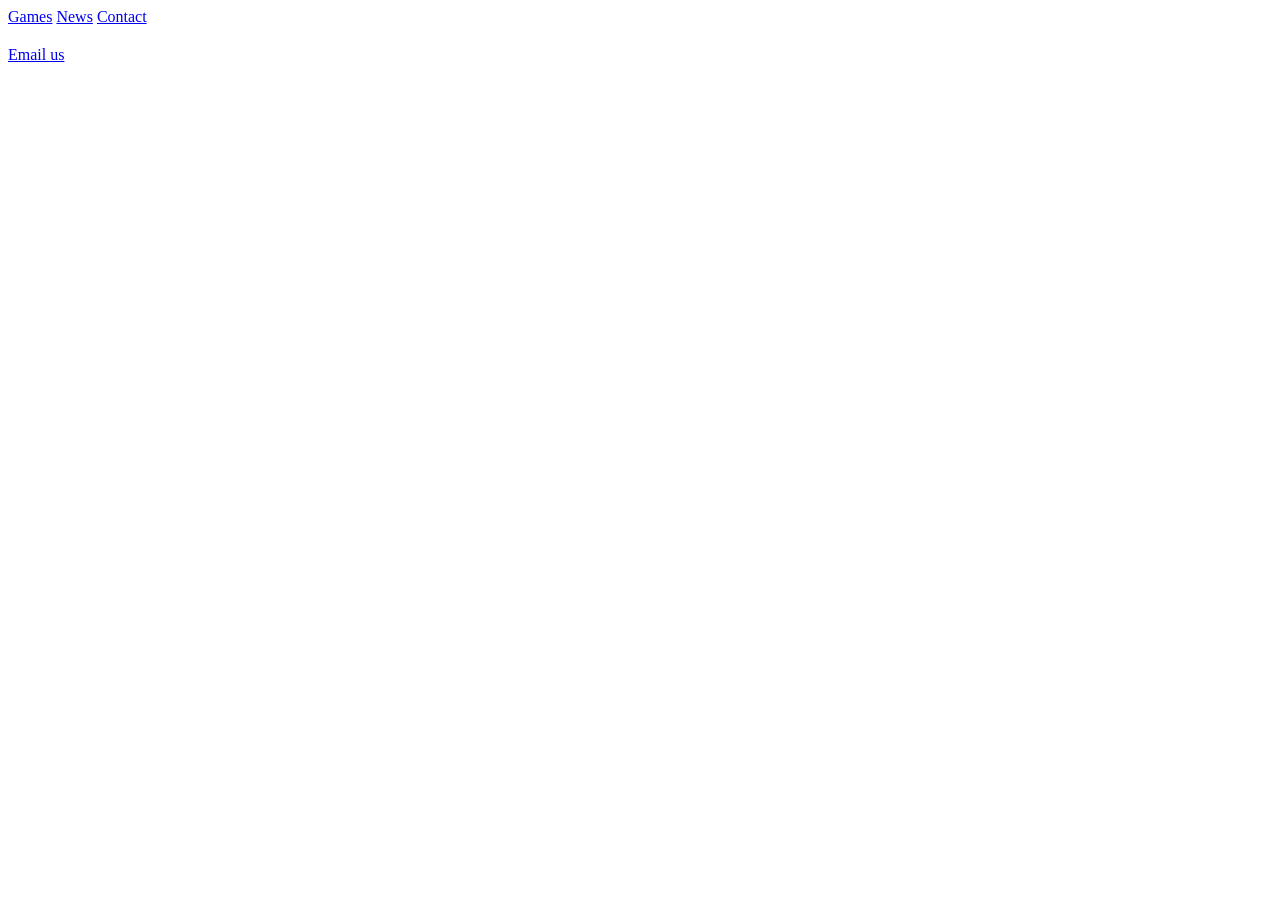
==== index.html @ 6edfe8ed "Add files via upload" ====
<!DOCTYPE html>
<html lang="en">
<head>
  <meta charset="UTF-8">
  <meta name="viewport" content="width=device-width, initial-scale=1">
  <title>PC Gaming</title>
  <link rel="stylesheet" href="css/style.css">
</head>
<body>
  <header class="site-header">
    <a class="logo" href="#top" id="siteName"></a>
    <nav>
      <a href="#games">Games</a>
      <a href="#news">News</a>
      <a href="#contact">Contact</a>
    </nav>
  </header>

  <main id="top">
    <section class="hero">
      <h1 id="heroTitle"></h1>
      <p id="heroText"></p>
      <a class="button" href="#games" id="heroButton"></a>
    </section>

    <section id="games">
      <h2 id="gamesTitle"></h2>
      <ul class="game-list" id="gameList"></ul>
    </section>

    <section id="news">
      <h2 id="newsTitle"></h2>
      <div id="newsList"></div>
    </section>

    <section id="contact">
      <h2 id="contactTitle"></h2>
      <p id="contactText"></p>
      <a class="button" id="emailButton" href="#">Email us</a>
    </section>
  </main>

  <footer><p id="footerText"></p></footer>

  <script src="js/main.js"></script>
</body>
</html>
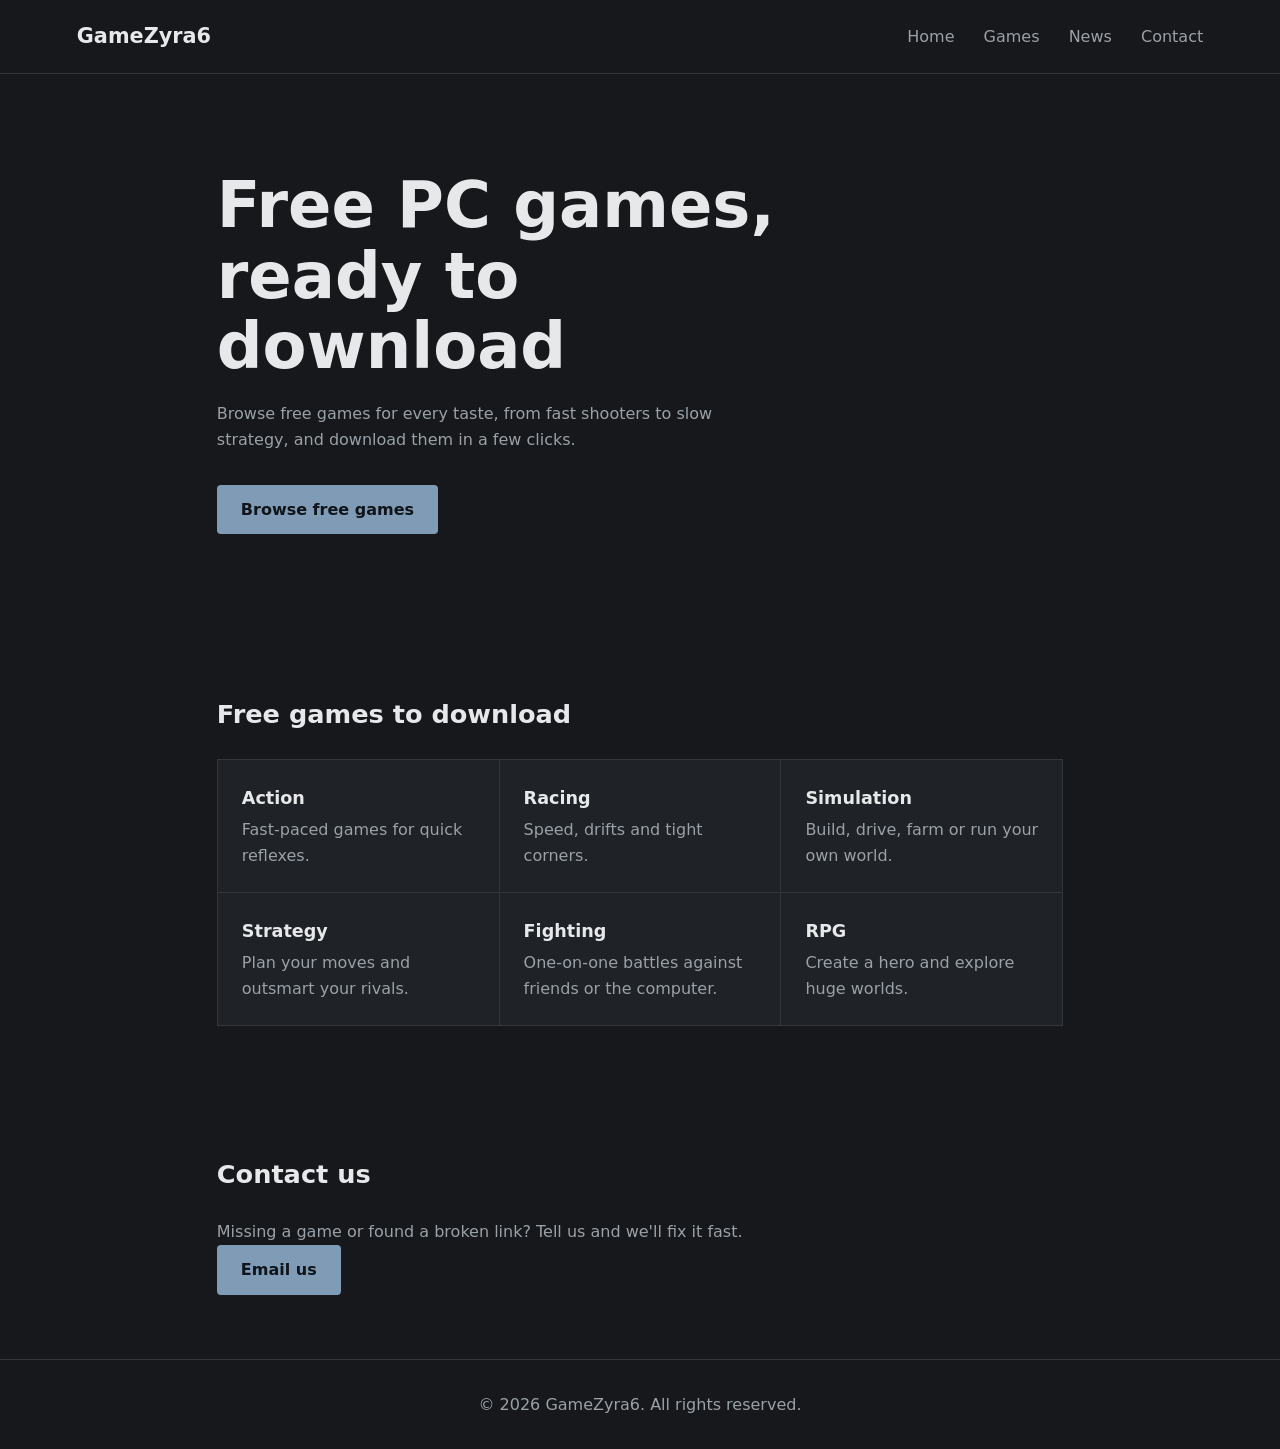
==== commit 7ea21ad4: "Update index.html" ====
--- a/index.html
+++ b/index.html
@@ -3,34 +3,30 @@
 <head>
   <meta charset="UTF-8">
   <meta name="viewport" content="width=device-width, initial-scale=1">
-  <title>PC Gaming</title>
+  <title>Gamezyra</title>
   <link rel="stylesheet" href="css/style.css">
 </head>
 <body>
   <header class="site-header">
-    <a class="logo" href="#top" id="siteName"></a>
+    <a class="logo" href="index.html" id="siteName"></a>
     <nav>
-      <a href="#games">Games</a>
-      <a href="#news">News</a>
-      <a href="#contact">Contact</a>
+      <a href="index.html">Home</a>
+      <a href="games.html">Games</a>
+      <a href="news.html">News</a>
+      <a href="index.html#contact">Contact</a>
     </nav>
   </header>
 
-  <main id="top">
+  <main>
     <section class="hero">
       <h1 id="heroTitle"></h1>
       <p id="heroText"></p>
-      <a class="button" href="#games" id="heroButton"></a>
+      <a class="button" href="games.html" id="heroButton"></a>
     </section>
 
-    <section id="games">
+    <section id="categories">
       <h2 id="gamesTitle"></h2>
       <ul class="game-list" id="gameList"></ul>
-    </section>
-
-    <section id="news">
-      <h2 id="newsTitle"></h2>
-      <div id="newsList"></div>
     </section>
 
     <section id="contact">
@@ -41,7 +37,6 @@
   </main>
 
   <footer><p id="footerText"></p></footer>
-
   <script src="js/main.js"></script>
 </body>
 </html>
--- a/css/style.css
+++ b/css/style.css
@@ -0,0 +1,103 @@
+:root {
+  --bg: #16181b;
+  --surface: #1f2226;
+  --line: #31363c;
+  --text: #e6e8ea;
+  --muted: #9aa1a8;
+  --accent: #7f9bb5;
+}
+
+* { box-sizing: border-box; margin: 0; padding: 0; }
+html { scroll-behavior: smooth; }
+
+body {
+  background: var(--bg);
+  color: var(--text);
+  font-family: "Segoe UI", system-ui, -apple-system, sans-serif;
+  line-height: 1.6;
+}
+
+a { color: inherit; text-decoration: none; }
+a:focus-visible { outline: 2px solid var(--accent); outline-offset: 3px; }
+
+.site-header {
+  display: flex;
+  justify-content: space-between;
+  align-items: center;
+  padding: 1.25rem 6vw;
+  border-bottom: 1px solid var(--line);
+  position: sticky;
+  top: 0;
+  background: var(--bg);
+}
+.logo { font-weight: 700; font-size: 1.3rem; }
+nav a { margin-left: 1.5rem; color: var(--muted); }
+nav a:hover { color: var(--text); }
+
+main section { padding: 4rem 6vw; max-width: 1000px; margin: 0 auto; }
+
+.hero { padding-top: 6rem; padding-bottom: 6rem; }
+.hero h1 { font-size: clamp(2.2rem, 6vw, 4rem); line-height: 1.1; max-width: 14ch; }
+.hero p { color: var(--muted); max-width: 52ch; margin: 1.25rem 0 2rem; }
+
+h2 { font-size: 1.6rem; margin-bottom: 1.5rem; }
+h3 { font-size: 1.1rem; margin-bottom: 0.3rem; }
+p { color: var(--muted); }
+
+.button {
+  display: inline-block;
+  padding: 0.75rem 1.5rem;
+  background: var(--accent);
+  color: #10151a;
+  font-weight: 600;
+  border-radius: 4px;
+}
+.button:hover { background: #95aec5; }
+
+.game-list {
+  list-style: none;
+  display: grid;
+  grid-template-columns: repeat(auto-fit, minmax(220px, 1fr));
+  gap: 1px;
+  background: var(--line);
+  border: 1px solid var(--line);
+}
+.game-list li { background: var(--surface); padding: 1.5rem; }
+
+.table-wrap, table { width: 100%; }
+table { border-collapse: collapse; display: block; overflow-x: auto; }
+th, td { text-align: left; padding: 0.9rem 1rem; border-bottom: 1px solid var(--line); white-space: nowrap; }
+th { color: var(--muted); font-weight: 500; }
+
+article { padding: 1.25rem 0; border-bottom: 1px solid var(--line); }
+
+footer { padding: 2rem 6vw; border-top: 1px solid var(--line); text-align: center; }
+
+@media (max-width: 600px) {
+  .site-header { flex-direction: column; gap: 0.75rem; }
+  nav a { margin: 0 0.75rem; }
+}
+
+@media (prefers-reduced-motion: reduce) {
+  html { scroll-behavior: auto; }
+}
+
+/* multi-page additions */
+.game-list li:hover { background: #262a2f; }
+.game-list a { display: block; padding: 1.5rem; }
+.game-list li { padding: 0; }
+.page-title { padding-top: 4rem; }
+.filters { display: flex; flex-wrap: wrap; gap: 0.5rem; margin-bottom: 1.5rem; }
+.filters button {
+  background: none; color: var(--muted); border: 1px solid var(--line);
+  padding: 0.4rem 1rem; border-radius: 4px; font: inherit; cursor: pointer;
+}
+.filters button.on, .filters button:hover { color: var(--text); border-color: var(--accent); }
+.card-grid { display: grid; grid-template-columns: repeat(auto-fill, minmax(260px, 1fr)); gap: 1rem; }
+.card { background: var(--surface); border: 1px solid var(--line); padding: 1.5rem; display: flex; flex-direction: column; gap: 0.6rem; }
+.card .button { align-self: flex-start; margin-top: auto; }
+.meta { font-size: 0.9rem; color: var(--accent); }
+.post-link:hover { color: var(--accent); }
+.post-body p { margin-bottom: 1.2rem; max-width: 65ch; color: var(--text); }
+.back { display: inline-block; margin-bottom: 1.5rem; color: var(--accent); }
+article { padding: 1.25rem 0; }
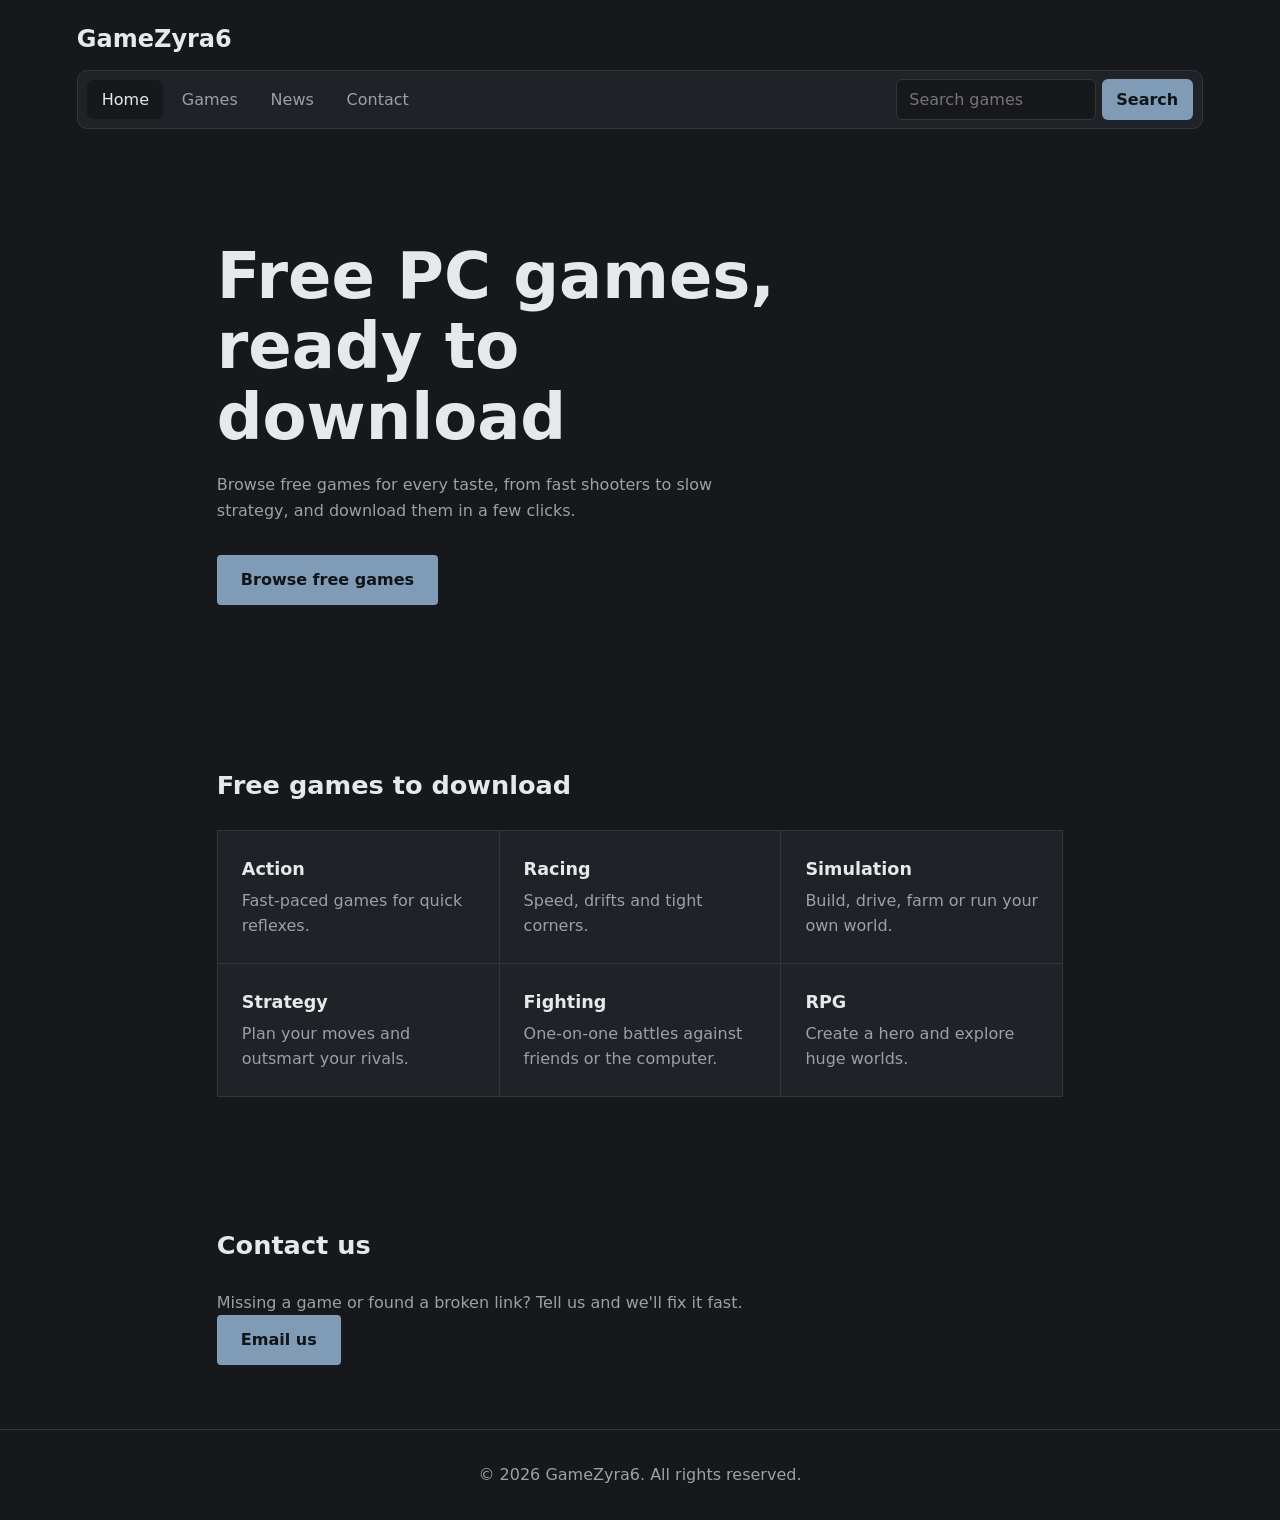
==== commit 678e95c7: "Update index.html" ====
--- a/index.html
+++ b/index.html
@@ -9,12 +9,18 @@
 <body>
   <header class="site-header">
     <a class="logo" href="index.html" id="siteName"></a>
-    <nav>
-      <a href="index.html">Home</a>
-      <a href="games.html">Games</a>
-      <a href="news.html">News</a>
-      <a href="index.html#contact">Contact</a>
-    </nav>
+    <div class="nav-card">
+      <nav>
+        <a href="index.html">Home</a>
+        <a href="games.html">Games</a>
+        <a href="news.html">News</a>
+        <a href="index.html#contact">Contact</a>
+      </nav>
+      <form class="search" action="games.html" method="get" role="search">
+        <input type="search" name="q" placeholder="Search games" aria-label="Search games">
+        <button type="submit">Search</button>
+      </form>
+    </div>
   </header>
 
   <main>
--- a/css/style.css
+++ b/css/style.css
@@ -20,19 +20,34 @@
 a { color: inherit; text-decoration: none; }
 a:focus-visible { outline: 2px solid var(--accent); outline-offset: 3px; }
 
-.site-header {
+.site-header { padding: 1.25rem 6vw 1rem; }
+.logo { font-weight: 700; font-size: 1.5rem; display: inline-block; }
+.nav-card {
   display: flex;
   justify-content: space-between;
   align-items: center;
-  padding: 1.25rem 6vw;
-  border-bottom: 1px solid var(--line);
-  position: sticky;
-  top: 0;
-  background: var(--bg);
+  flex-wrap: wrap;
+  gap: 0.75rem;
+  margin-top: 0.75rem;
+  padding: 0.5rem 0.6rem;
+  background: var(--surface);
+  border: 1px solid var(--line);
+  border-radius: 10px;
 }
-.logo { font-weight: 700; font-size: 1.3rem; }
-nav a { margin-left: 1.5rem; color: var(--muted); }
-nav a:hover { color: var(--text); }
+nav { display: flex; flex-wrap: wrap; gap: 0.25rem; }
+nav a { padding: 0.4rem 0.9rem; border-radius: 6px; color: var(--muted); }
+nav a:hover, nav a.on { color: var(--text); background: var(--bg); }
+.search { display: flex; gap: 0.4rem; }
+.search input {
+  background: var(--bg); color: var(--text); border: 1px solid var(--line);
+  border-radius: 6px; padding: 0.4rem 0.8rem; font: inherit; width: 200px;
+}
+.search input:focus { outline: 2px solid var(--accent); outline-offset: 1px; }
+.search button {
+  background: var(--accent); color: #10151a; border: 0; border-radius: 6px;
+  padding: 0.4rem 0.9rem; font: inherit; font-weight: 600; cursor: pointer;
+}
+.search button:hover { background: #95aec5; }
 
 main section { padding: 4rem 6vw; max-width: 1000px; margin: 0 auto; }
 
@@ -74,8 +89,8 @@
 footer { padding: 2rem 6vw; border-top: 1px solid var(--line); text-align: center; }
 
 @media (max-width: 600px) {
-  .site-header { flex-direction: column; gap: 0.75rem; }
-  nav a { margin: 0 0.75rem; }
+  .search { width: 100%; }
+  .search input { flex: 1; width: auto; }
 }
 
 @media (prefers-reduced-motion: reduce) {
@@ -101,3 +116,4 @@
 .post-body p { margin-bottom: 1.2rem; max-width: 65ch; color: var(--text); }
 .back { display: inline-block; margin-bottom: 1.5rem; color: var(--accent); }
 article { padding: 1.25rem 0; }
+.card-img { width: 100%; aspect-ratio: 16 / 9; object-fit: cover; background: var(--line); display: block; }
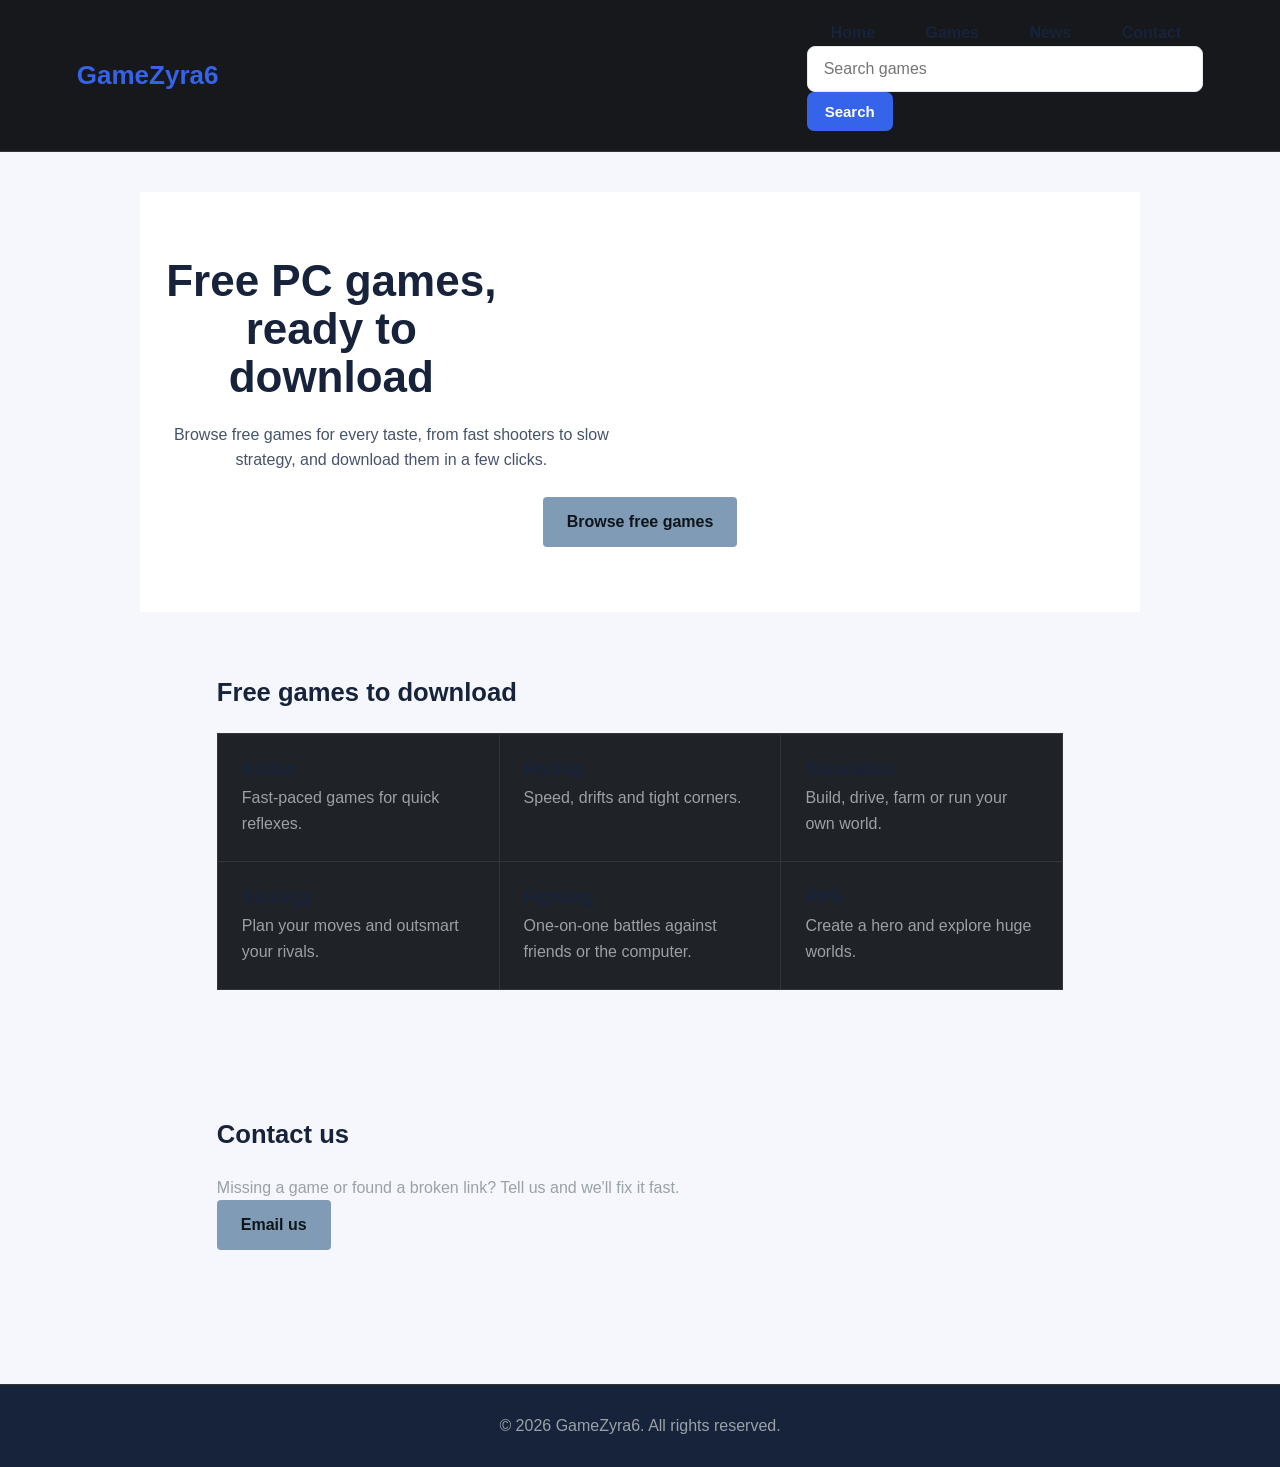
==== commit 105ae5cf: "Update index.html" ====
--- a/index.html
+++ b/index.html
@@ -1,6 +1,7 @@
 <!DOCTYPE html>
 <html lang="en">
 <head>
+  <link rel="stylesheet" href="style.css">
   <meta charset="UTF-8">
   <meta name="viewport" content="width=device-width, initial-scale=1">
   <title>Gamezyra</title>
--- a/style.css
+++ b/style.css
@@ -0,0 +1,83 @@
+:root {
+  --bg: #16181b;
+  --surface: #1f2226;
+  --line: #31363c;
+  --text: #e6e8ea;
+  --muted: #9aa1a8;
+  --accent: #7f9bb5;
+}
+
+* { box-sizing: border-box; margin: 0; padding: 0; }
+html { scroll-behavior: smooth; }
+
+body {
+  background: var(--bg);
+  color: var(--text);
+  font-family: "Segoe UI", system-ui, -apple-system, sans-serif;
+  line-height: 1.6;
+}
+
+a { color: inherit; text-decoration: none; }
+a:focus-visible { outline: 2px solid var(--accent); outline-offset: 3px; }
+
+.site-header {
+  display: flex;
+  justify-content: space-between;
+  align-items: center;
+  padding: 1.25rem 6vw;
+  border-bottom: 1px solid var(--line);
+  position: sticky;
+  top: 0;
+  background: var(--bg);
+}
+.logo { font-weight: 700; font-size: 1.3rem; }
+nav a { margin-left: 1.5rem; color: var(--muted); }
+nav a:hover { color: var(--text); }
+
+main section { padding: 4rem 6vw; max-width: 1000px; margin: 0 auto; }
+
+.hero { padding-top: 6rem; padding-bottom: 6rem; }
+.hero h1 { font-size: clamp(2.2rem, 6vw, 4rem); line-height: 1.1; max-width: 14ch; }
+.hero p { color: var(--muted); max-width: 52ch; margin: 1.25rem 0 2rem; }
+
+h2 { font-size: 1.6rem; margin-bottom: 1.5rem; }
+h3 { font-size: 1.1rem; margin-bottom: 0.3rem; }
+p { color: var(--muted); }
+
+.button {
+  display: inline-block;
+  padding: 0.75rem 1.5rem;
+  background: var(--accent);
+  color: #10151a;
+  font-weight: 600;
+  border-radius: 4px;
+}
+.button:hover { background: #95aec5; }
+
+.game-list {
+  list-style: none;
+  display: grid;
+  grid-template-columns: repeat(auto-fit, minmax(220px, 1fr));
+  gap: 1px;
+  background: var(--line);
+  border: 1px solid var(--line);
+}
+.game-list li { background: var(--surface); padding: 1.5rem; }
+
+.table-wrap, table { width: 100%; }
+table { border-collapse: collapse; display: block; overflow-x: auto; }
+th, td { text-align: left; padding: 0.9rem 1rem; border-bottom: 1px solid var(--line); white-space: nowrap; }
+th { color: var(--muted); font-weight: 500; }
+
+article { padding: 1.25rem 0; border-bottom: 1px solid var(--line); }
+
+footer { padding: 2rem 6vw; border-top: 1px solid var(--line); text-align: center; }
+
+@media (max-width: 600px) {
+  .site-header { flex-direction: column; gap: 0.75rem; }
+  nav a { margin: 0 0.75rem; }
+}
+
+@media (prefers-reduced-motion: reduce) {
+  html { scroll-behavior: auto; }
+}
--- a/css/style.css
+++ b/css/style.css
@@ -1,119 +1,218 @@
+
+/* GameZyra - Simple, clean color theme */
+
 :root {
-  --bg: #16181b;
-  --surface: #1f2226;
-  --line: #31363c;
-  --text: #e6e8ea;
-  --muted: #9aa1a8;
-  --accent: #7f9bb5;
-}
-
-* { box-sizing: border-box; margin: 0; padding: 0; }
-html { scroll-behavior: smooth; }
+    --primary: #3563E9;
+    --dark: #17233B;
+    --background: #F5F7FC;
+    --white: #FFFFFF;
+    --text: #46536A;
+    --border: #E3E8F2;
+}
+
+/* Basic page design */
+* {
+    box-sizing: border-box;
+}
 
 body {
-  background: var(--bg);
-  color: var(--text);
-  font-family: "Segoe UI", system-ui, -apple-system, sans-serif;
-  line-height: 1.6;
-}
-
-a { color: inherit; text-decoration: none; }
-a:focus-visible { outline: 2px solid var(--accent); outline-offset: 3px; }
-
-.site-header { padding: 1.25rem 6vw 1rem; }
-.logo { font-weight: 700; font-size: 1.5rem; display: inline-block; }
-.nav-card {
-  display: flex;
-  justify-content: space-between;
-  align-items: center;
-  flex-wrap: wrap;
-  gap: 0.75rem;
-  margin-top: 0.75rem;
-  padding: 0.5rem 0.6rem;
-  background: var(--surface);
-  border: 1px solid var(--line);
-  border-radius: 10px;
-}
-nav { display: flex; flex-wrap: wrap; gap: 0.25rem; }
-nav a { padding: 0.4rem 0.9rem; border-radius: 6px; color: var(--muted); }
-nav a:hover, nav a.on { color: var(--text); background: var(--bg); }
-.search { display: flex; gap: 0.4rem; }
-.search input {
-  background: var(--bg); color: var(--text); border: 1px solid var(--line);
-  border-radius: 6px; padding: 0.4rem 0.8rem; font: inherit; width: 200px;
-}
-.search input:focus { outline: 2px solid var(--accent); outline-offset: 1px; }
-.search button {
-  background: var(--accent); color: #10151a; border: 0; border-radius: 6px;
-  padding: 0.4rem 0.9rem; font: inherit; font-weight: 600; cursor: pointer;
-}
-.search button:hover { background: #95aec5; }
-
-main section { padding: 4rem 6vw; max-width: 1000px; margin: 0 auto; }
-
-.hero { padding-top: 6rem; padding-bottom: 6rem; }
-.hero h1 { font-size: clamp(2.2rem, 6vw, 4rem); line-height: 1.1; max-width: 14ch; }
-.hero p { color: var(--muted); max-width: 52ch; margin: 1.25rem 0 2rem; }
-
-h2 { font-size: 1.6rem; margin-bottom: 1.5rem; }
-h3 { font-size: 1.1rem; margin-bottom: 0.3rem; }
-p { color: var(--muted); }
-
-.button {
-  display: inline-block;
-  padding: 0.75rem 1.5rem;
-  background: var(--accent);
-  color: #10151a;
-  font-weight: 600;
-  border-radius: 4px;
-}
-.button:hover { background: #95aec5; }
-
-.game-list {
-  list-style: none;
-  display: grid;
-  grid-template-columns: repeat(auto-fit, minmax(220px, 1fr));
-  gap: 1px;
-  background: var(--line);
-  border: 1px solid var(--line);
-}
-.game-list li { background: var(--surface); padding: 1.5rem; }
-
-.table-wrap, table { width: 100%; }
-table { border-collapse: collapse; display: block; overflow-x: auto; }
-th, td { text-align: left; padding: 0.9rem 1rem; border-bottom: 1px solid var(--line); white-space: nowrap; }
-th { color: var(--muted); font-weight: 500; }
-
-article { padding: 1.25rem 0; border-bottom: 1px solid var(--line); }
-
-footer { padding: 2rem 6vw; border-top: 1px solid var(--line); text-align: center; }
-
+    margin: 0;
+    font-family: Arial, Helvetica, sans-serif;
+    background-color: var(--background);
+    color: var(--text);
+    line-height: 1.6;
+}
+
+/* Main headings */
+h1,
+h2,
+h3 {
+    color: var(--dark);
+    line-height: 1.3;
+}
+
+/* Website header */
+header {
+    background-color: var(--white);
+    border-bottom: 1px solid var(--border);
+    padding: 18px 6%;
+}
+
+/* Logo */
+.logo {
+    color: var(--primary);
+    font-size: 26px;
+    font-weight: 800;
+}
+
+/* Navigation links */
+nav a {
+    color: var(--dark);
+    text-decoration: none;
+    margin-right: 22px;
+    font-weight: 600;
+    transition: color 0.2s ease;
+}
+
+nav a:hover {
+    color: var(--primary);
+}
+
+/* Main welcome section */
+.hero {
+    background-color: var(--white);
+    text-align: center;
+    padding: 65px 20px;
+}
+
+.hero h1 {
+    font-size: clamp(30px, 4vw, 44px);
+    margin-bottom: 12px;
+}
+
+.hero p {
+    color: var(--text);
+    margin-bottom: 24px;
+}
+
+/* Search box */
+input[type="search"] {
+    width: min(100%, 440px);
+    padding: 13px 16px;
+    border: 1px solid var(--border);
+    border-radius: 8px;
+    background-color: var(--white);
+    color: var(--dark);
+    font-size: 16px;
+    outline: none;
+}
+
+input[type="search"]:focus {
+    border-color: var(--primary);
+    box-shadow: 0 0 0 3px rgba(53, 99, 233, 0.12);
+}
+
+/* Main content */
+main {
+    max-width: 1200px;
+    margin: 0 auto;
+    padding: 40px 24px;
+}
+
+/* Game cards layout */
+.games {
+    display: grid;
+    grid-template-columns: repeat(auto-fit, minmax(220px, 1fr));
+    gap: 24px;
+}
+
+/* Individual game cards */
+.game-card {
+    background-color: var(--white);
+    border: 1px solid var(--border);
+    border-radius: 12px;
+    overflow: hidden;
+    transition: transform 0.2s ease, box-shadow 0.2s ease;
+}
+
+.game-card:hover {
+    transform: translateY(-4px);
+    box-shadow: 0 8px 24px rgba(23, 35, 59, 0.08);
+}
+
+/* Game images */
+.game-card img {
+    display: block;
+    width: 100%;
+    height: 180px;
+    object-fit: cover;
+}
+
+/* Game card content */
+.game-info {
+    padding: 18px;
+}
+
+.game-info h3 {
+    margin-top: 0;
+    margin-bottom: 8px;
+}
+
+.game-info p {
+    color: var(--text);
+    font-size: 14px;
+}
+
+/* Buttons and game links */
+button,
+.game-link {
+    display: inline-block;
+    background-color: var(--primary);
+    color: var(--white);
+    padding: 11px 18px;
+    border: none;
+    border-radius: 7px;
+    text-decoration: none;
+    font-size: 15px;
+    font-weight: 600;
+    cursor: pointer;
+    transition: background-color 0.2s ease;
+}
+
+button:hover,
+.game-link:hover {
+    background-color: #244BC2;
+}
+
+/* Category labels */
+.tag {
+    display: inline-block;
+    color: var(--primary);
+    background-color: #EDF2FF;
+    padding: 4px 10px;
+    border-radius: 5px;
+    font-size: 12px;
+    font-weight: 600;
+}
+
+/* Footer */
+footer {
+    background-color: var(--dark);
+    color: var(--white);
+    text-align: center;
+    padding: 28px 20px;
+    margin-top: 30px;
+}
+
+footer a {
+    color: #FFFFFF;
+    text-decoration: none;
+    margin: 0 8px;
+}
+
+footer a:hover {
+    text-decoration: underline;
+}
+
+/* Mobile-friendly layout */
 @media (max-width: 600px) {
-  .search { width: 100%; }
-  .search input { flex: 1; width: auto; }
-}
-
-@media (prefers-reduced-motion: reduce) {
-  html { scroll-behavior: auto; }
-}
-
-/* multi-page additions */
-.game-list li:hover { background: #262a2f; }
-.game-list a { display: block; padding: 1.5rem; }
-.game-list li { padding: 0; }
-.page-title { padding-top: 4rem; }
-.filters { display: flex; flex-wrap: wrap; gap: 0.5rem; margin-bottom: 1.5rem; }
-.filters button {
-  background: none; color: var(--muted); border: 1px solid var(--line);
-  padding: 0.4rem 1rem; border-radius: 4px; font: inherit; cursor: pointer;
-}
-.filters button.on, .filters button:hover { color: var(--text); border-color: var(--accent); }
-.card-grid { display: grid; grid-template-columns: repeat(auto-fill, minmax(260px, 1fr)); gap: 1rem; }
-.card { background: var(--surface); border: 1px solid var(--line); padding: 1.5rem; display: flex; flex-direction: column; gap: 0.6rem; }
-.card .button { align-self: flex-start; margin-top: auto; }
-.meta { font-size: 0.9rem; color: var(--accent); }
-.post-link:hover { color: var(--accent); }
-.post-body p { margin-bottom: 1.2rem; max-width: 65ch; color: var(--text); }
-.back { display: inline-block; margin-bottom: 1.5rem; color: var(--accent); }
-article { padding: 1.25rem 0; }
-.card-img { width: 100%; aspect-ratio: 16 / 9; object-fit: cover; background: var(--line); display: block; }
+    header {
+        padding: 16px 5%;
+    }
+
+    nav a {
+        margin-right: 12px;
+    }
+
+    .hero {
+        padding: 45px 18px;
+    }
+
+    main {
+        padding: 28px 16px;
+    }
+
+    .games {
+        grid-template-columns: 1fr;
+    }
+}
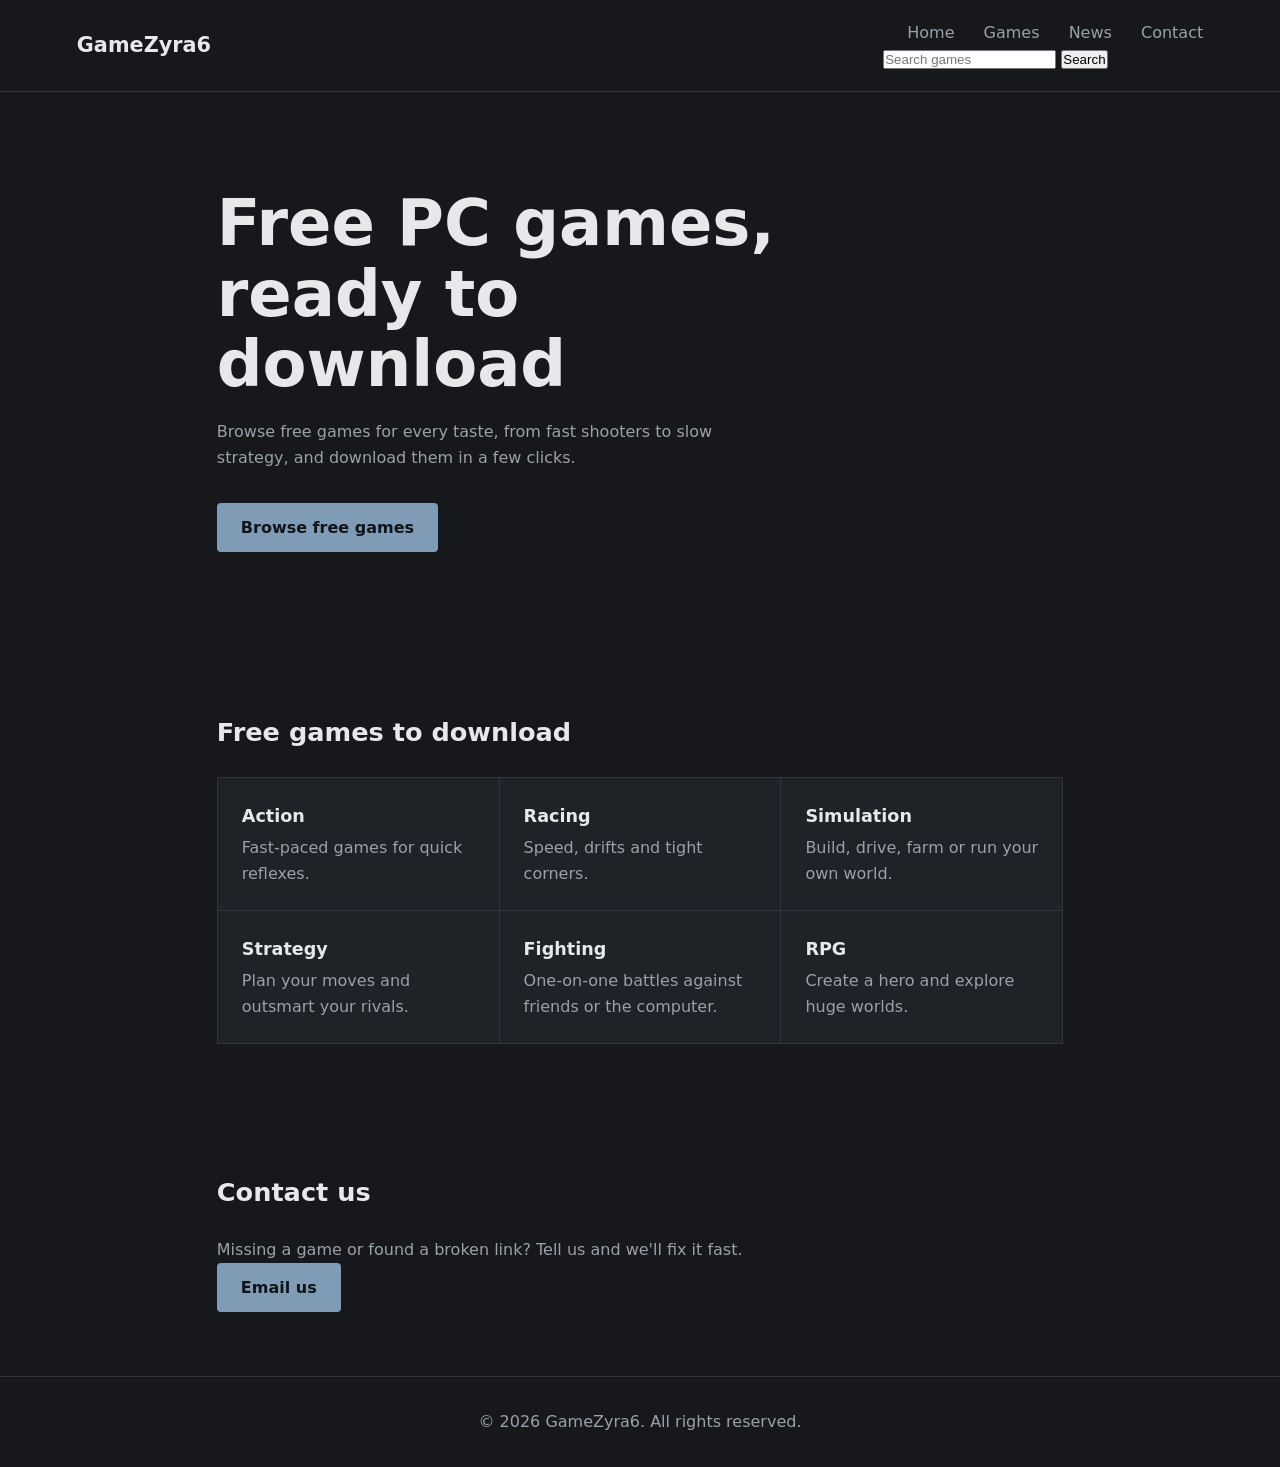
==== commit 73fbf690: "Update index.html" ====
--- a/index.html
+++ b/index.html
@@ -1,11 +1,10 @@
 <!DOCTYPE html>
 <html lang="en">
 <head>
-  <link rel="stylesheet" href="style.css">
   <meta charset="UTF-8">
   <meta name="viewport" content="width=device-width, initial-scale=1">
   <title>Gamezyra</title>
-  <link rel="stylesheet" href="css/style.css">
+  <link rel="stylesheet" href="style.css">
 </head>
 <body>
   <header class="site-header">
